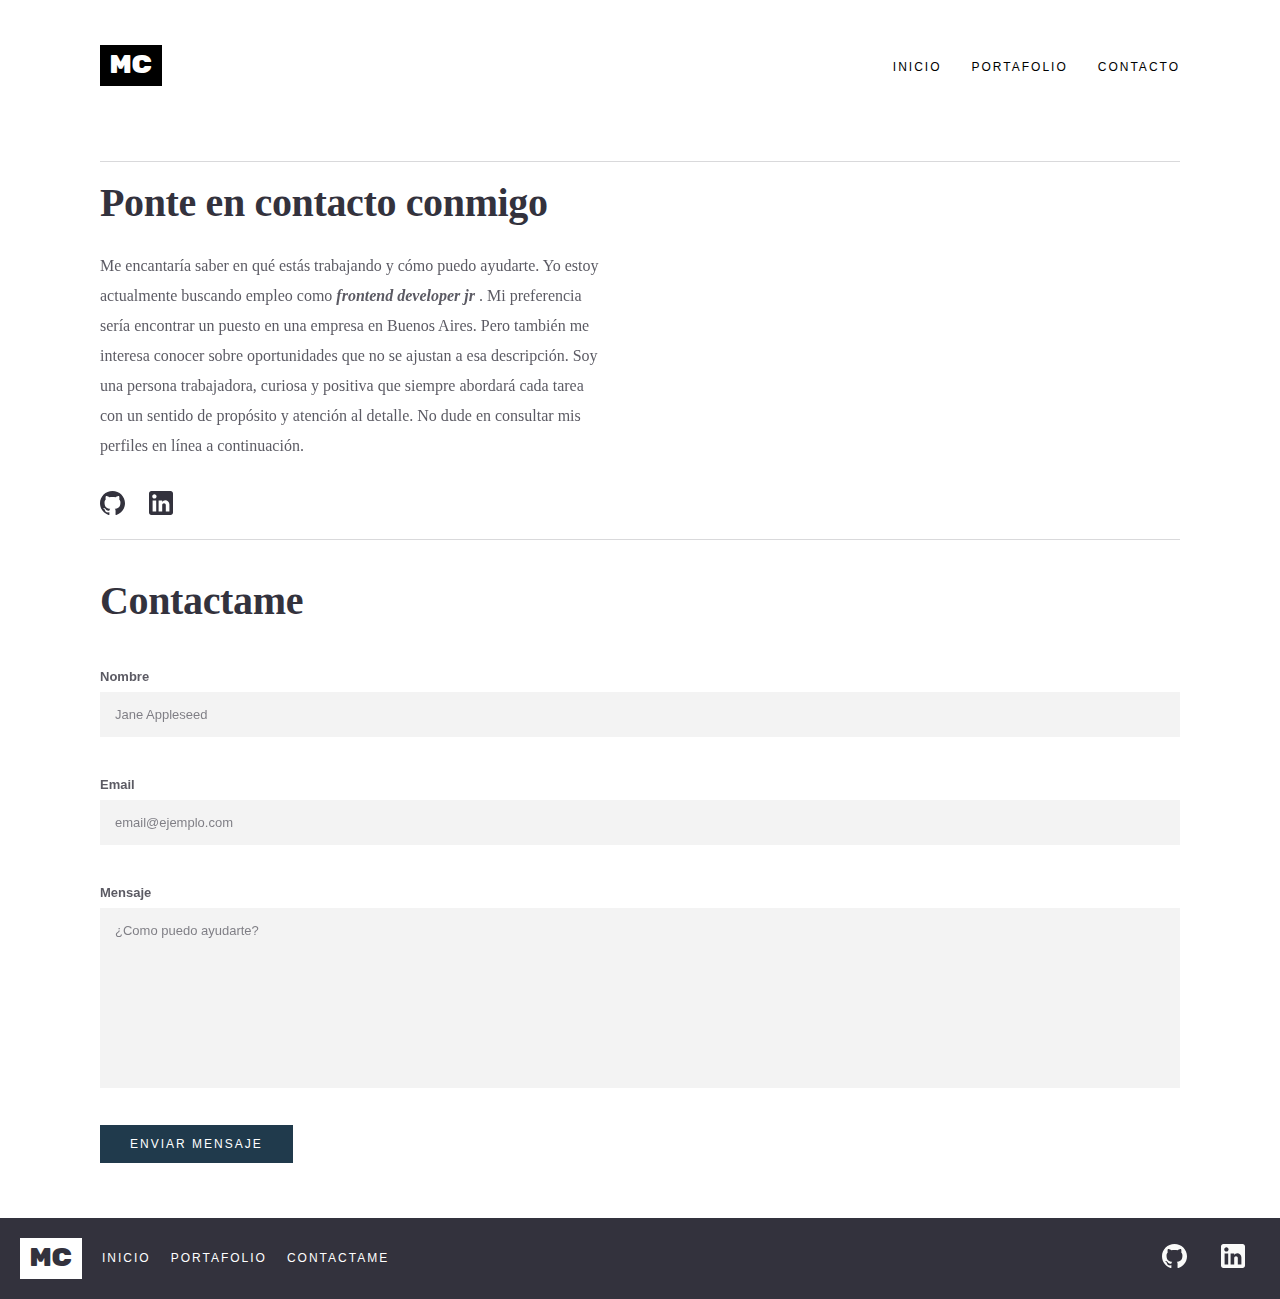
==== contact.html @ 3823bc13 "solamente falta el back, para la seccion de contacto" ====
<!DOCTYPE html>
<html lang="en">
<head>
  <meta charset="UTF-8">
  <meta name="viewport" content="width=device-width, initial-scale=1.0">
  <link rel="icon" type="image/png" sizes="32x32" href="./images/favicon-32x32.png">
  <link rel="preconnect" href="https://fonts.googleapis.com">
  <link rel="preconnect" href="https://fonts.gstatic.com" crossorigin>
  <link href="https://fonts.googleapis.com/css2?family=Ibarra+Real+Nova:wght@400;500;700&family=Rubik+Mono+One&display=swap" rel="stylesheet">
  <link rel="stylesheet" href="./css/index.css">
  <link rel="stylesheet" href="./css/contact.css">
  <script src="./js/index.js"></script>
  <title>Frontend Mentor | Contact Me</title>
</head>
<body>
  <div data-include="./includes/header.html"></div>
  <main>
    <section class="primerSection">
      <div>
        <h1 class="tituloPrincipal">Ponte en contacto conmigo</h1>
      </div>
      <div>
        <p class="parrafoSobreMi">Me encantaría saber en qué estás trabajando y cómo puedo ayudarte. Yo estoy actualmente buscando empleo como <span class="objetivo">frontend developer jr</span> . Mi preferencia sería encontrar un puesto en una empresa en Buenos Aires. Pero también me interesa conocer sobre oportunidades que no se ajustan a esa descripción. Soy una persona trabajadora, curiosa y positiva que siempre abordará cada tarea con un sentido de propósito y atención al detalle. No dude en consultar mis perfiles en línea a continuación.</p>
        <div>
          <a href="https://github.com/mmc1999">
            <img src="./images/icons/github.svg" alt="icono de github" class="iconosContacto">
          </a>
          <a href="https://www.linkedin.com/in/matias-centorbi-76b1721ab/">
            <img src="./images/icons/linkedin.svg" alt="icono de linkedin" class="iconosContacto">
          </a>
        </div>
      </div>
    </section>
    <section>
      <div>
        <p class="tituloPrincipal">Contactame</p>
        <form action="" method="post" class="formularioPosta">
          <label for="nombre" class="public-Sans label">Nombre</label><br>
          <input type="text" name="name" id="nombre" placeholder="Jane Appleseed" required class="camposForm"><br>
          <p class="mensajeError">Has ingresado mal el campo. Intentelo nuevamente.</p><br>
          <label for="email" class="public-Sans label">Email</label><br>
          <input type="email" name="email" id="email" placeholder="email@ejemplo.com" required class="camposForm"><br>
          <p class="mensajeError">Has ingresado mal el campo. Intentelo nuevamente.</p><br>
          <label for="mensaje" class="public-Sans label">Mensaje</label><br>
          <textarea name="mensaje" id="mensaje" cols="40" rows="10" placeholder="¿Como puedo ayudarte?" required class="camposForm texto"></textarea><br>
          <p class="mensajeError">Has ingresado mal el campo. Intentelo nuevamente.</p><br>
          <button type="submit" class="botonForm">Enviar Mensaje</button>
          <p class="formEnviado">El formulario ha sido enviado. Gracias por contactarte</p>
        </form>
      </div>
    </section>
  </main>
  <div data-include="./includes/footer.html"></div>
  <script src="./js/index2.js"></script>
  <script src="./js/formulario.js"></script>
</body>
</html>
---- css/index.css ----
html {
    box-sizing: border-box;
    scroll-behavior: smooth;
    overflow-x: hidden;
}
*,*::before, *::after {
    box-sizing: inherit;
}
body {
    margin: 0px;
    overflow-x: hidden;
}
.public-Sans {
    font-family: 'Public Sans', sans-serif;
}
.Ibarra-Real {
    font-family: 'Ibarra Real Nova', sans-serif;
}
a {
    text-decoration: none;
}
.header {
    padding: 30px 20px;
    display: flex;
    justify-content: space-between;
    align-items: center;
}
.logo {
    font-family: 'Rubik Mono One', sans-serif;
    background-color: black;
    color: white;
    font-size: 25px;
    padding: 5px 10px;
}

.desactivarse {
    display: none;
}
.nav {
    position: fixed;
    top: 70px;
    right: 100%;
    transition: right 500ms ease-in;
}
.activarMenu {
    right: 22px;
    transition: right 500ms ease-in;
}
.ul {
    padding: 30px 20px;
    margin: 0px;
    background-color: #33323D;
    display: flex;
    flex-direction: column;
    align-items: center;
    gap: 30px;
    width: 200px;
}
.li {
    list-style: none;
}
.enlaceMenu {
    font-size: 12px;
    line-height: 14px;
    text-align: center;
    letter-spacing: 2px;
    text-transform: uppercase;
    color: #FFFFFF;
}


/*----------------------------- FIN DEL HEADER ----------------------------------------*/
main {
    padding: 20px;
}
.imagenTablet, .imagenDesktop {
    display: none;
}
.imagenMobile {
    width: 100%;
}
.tituloPrincipal {
    font-weight: bold;
    font-size: 40px;
    line-height: 42px;
    letter-spacing: -0.357143px;
    color: #33323D;
}
.divSobreMi { 
    background: #203A4C;
    width: 180px;
    display: flex;
    align-items: center;
    height: 40px;
}
.flechaHaciaAbajo {
    background-color: rgba(0, 0, 0, 0.116);
    width: 35px;
    padding: 10px;
}
.flechaHaciaAbajo::after {
    content: url("../images/icons/down-arrows.svg");
    width: 80px;
}
.sobreMi {
    margin-left: 30px;
    font-size: 12px;
    line-height: 14px;
    text-align: center;
    letter-spacing: 2px;
    text-transform: uppercase;
    color: #FFFFFF; 
}
.iconosTecnologias {
    width: 50px;
}
.articleIcono {
    display: flex;
    flex-direction: row;
    flex-wrap: wrap;
    justify-content: space-around;
    gap: 30px;
}
.articleIcono div {
    width: 100px;
    display: flex;
    flex-direction: column;
    justify-content: center;
    align-items: center;
}
.tituloTecnologia {
    color: #33323D;
    font-weight: 700;
}
.iconoGithub {
    width: 85px;
}
.tituloSobreMi {
    font-weight: bold;
    font-size: 40px;
    line-height: 42px;
    letter-spacing: -0.357143px;
    color: #33323D;
}
.parrafoSobreMi {
    font-size: 16px;
    line-height: 30px;
    color: #33323D;
    mix-blend-mode: normal;
    opacity: 0.8;
    margin-bottom: 30px;
}
.enlacesInternos {
    font-size: 12px;
    line-height: 14px;
    letter-spacing: 2px;
    text-transform: uppercase;
    color: #33323D;
    border:thin solid #33323D;
    padding: 15px;
}
.seccionTrabajarJuntos {
    margin-top: 50px;
    display: flex;
    justify-content: center;
    align-items: center;
    flex-direction: column;
}
.seccionTrabajarJuntos h3 {
    font-weight: bold;
    font-size: 40px;
    line-height: 42px;
    text-align: center;
    letter-spacing: -0.357143px;
    color: #33323D;
    margin-bottom: 40px;
}
/*FIN DEL MAIN*/

footer {
    display: flex;
    flex-direction: column;
    justify-content: space-around;
    align-items: center;
    background: #33323D;
    padding: 20px;
    gap: 30px;
}
.primerDivFooter {
    display: flex;
    flex-direction: column;
    justify-content: center;
    align-items: center;
    gap: 20px;
}
.logoFooter {
    background-color: white;
    color: #33323D;
}
.enlaceFooter {
    font-size: 12px;
    line-height: 14px;
    text-align: center;
    letter-spacing: 2px;
    text-transform: uppercase;
    color: #FFFFFF;
}
.iconosFooter {
    filter: brightness(0.1) invert(1);
    margin: 0px 15px;
}

@media all and (min-width:600px) {
    .header {
        padding: 50px 30px;
    }
    .nav {
        position: inherit;
    }
    .ul {
        background-color: transparent;
        flex-direction: row;
        width: inherit;
        padding: 0px;
    }
    .enlaceMenu {
        color: black;
    }
    .enlaceMenu:hover {
        color: #5FB4A2;
    }
    /*-----------------------------  FIN DEL HEADER  ---------------------------------*/
    .imagenMobile, .imagenDesktop, .iconoMenu, .divIconoHeader  {
        display: none;
    }
    .imagenTablet {
        display: inherit;
        width: 100%;
    }
    main {
        padding: 0px 30px;
    }
    .primerSection {
        position: relative;
    }
    .divH1 {
        padding: 10px 40px 10px 0px;
        width: 80%;
        position: absolute;
        bottom: 0%;
        background-color: white;
    }
    .segundoSectionIndex {
        margin: 50px 0px;
        display: grid;
        grid-template-columns: 1fr 1fr;
        gap: 40px;
    }
    .articleIcono {
        display: grid;
        grid-template-columns: 1fr 1fr;
    }
    .seccionTrabajarJuntos {
        flex-direction: row;
        justify-content: space-between;
        position: relative;
    }
    .seccionTrabajarJuntos h3 {
        text-align: left;
        width: 400px;
    }
    .lineaDelUltimoSeccion {
        position: absolute;
        width: 20%;
        height: 1px;
        left: 55%;
        background: #33323d2d;
    }
    footer {
        flex-direction: row;
        gap: 30px;
        justify-content: space-between;
    }
    .primerDivFooter {
        flex-direction: row;
    }
}

@media all and (min-width:1000px) {
    .header {
        padding: 50px 100px;
    }
    .imagenMobile, .imagenTablet {
        display: none;
    }
    .imagenDesktop {
        display: block;
        width: 100%;
    }
    main {
        padding: 30px 100px;
        display: flex;
        flex-direction: column;
        justify-content: center;
    }
    .divH1 {
        width: 30%;
        
    }
    #sobremi {
        width: 500px;
        border-top: thin solid #33323d2f;
        border-bottom: thin solid #33323d2f;
    }
    .parrafoSobreMi {
        width: 500px;
    }
    .lineaDelUltimoSeccion {
        width: 20%;
    }
}
---- css/contact.css ----
.primerSection {
    padding: 20px 0px;
    border-top: thin solid #33323d2f;
    border-bottom: thin solid #33323d2f;
}
h1 {
    margin-top: 0px;
}
.iconosContacto {
    margin-right: 20px;
}
.label {
    font-weight: bold;
    font-size: 13px;
    line-height: 30px;
    color: #33323D;
    mix-blend-mode: normal;
    opacity: 0.8;
    margin-top: 20px;
}
.camposForm {
    background: #9797971e;
    mix-blend-mode: normal;
    width: 100%;
    padding: 15px;
    border: none;
    outline: none;
    margin-bottom: 15px;
}
.camposForm::placeholder {
    font-family: "Public Sans", sans-serif;
    font-size: 13px;
    color: #33323D;
    mix-blend-mode: normal;
    opacity: 0.6;
}
.texto{
    resize: none;

}
.botonForm {
    font-family: "Public Sans", sans-serif;
    background: #203A4C;
    color: white;
    padding: 12px 30px;
    border: none;
    outline: none;
    font-size: 12px;
    line-height: 14px;
    text-align: center;
    letter-spacing: 2px;
    text-transform: uppercase;
    margin-bottom: 25px;
    cursor: pointer;
}
.mensajeError {
    color: #ff000073;
    font-family: 'DM Serif Display', sans-serif;
    margin-top: 0px;
    display: none;
}
.formEnviado {
    color: green;
    font-family: 'DM Serif Display', sans-serif;
    margin-top: 0px;
    display: none;
}
.inputsFormInvalido {
    border-bottom: thin solid #ff000073;
    color: #ff000073;
}
.camposForm::placeholder:invalid {
    color: #ff000073;
}
.camposForm:valid{
    border-bottom: thin solid inherit;
    color: inherit;
}
.objetivo {
    font-style:italic;
    font-weight: bolder;
}
@media all and (min-width:600px) {
    .primerSection {
        border-top: thin solid #33323d2f;
        border-bottom: thin solid #33323d2f;
    }
}
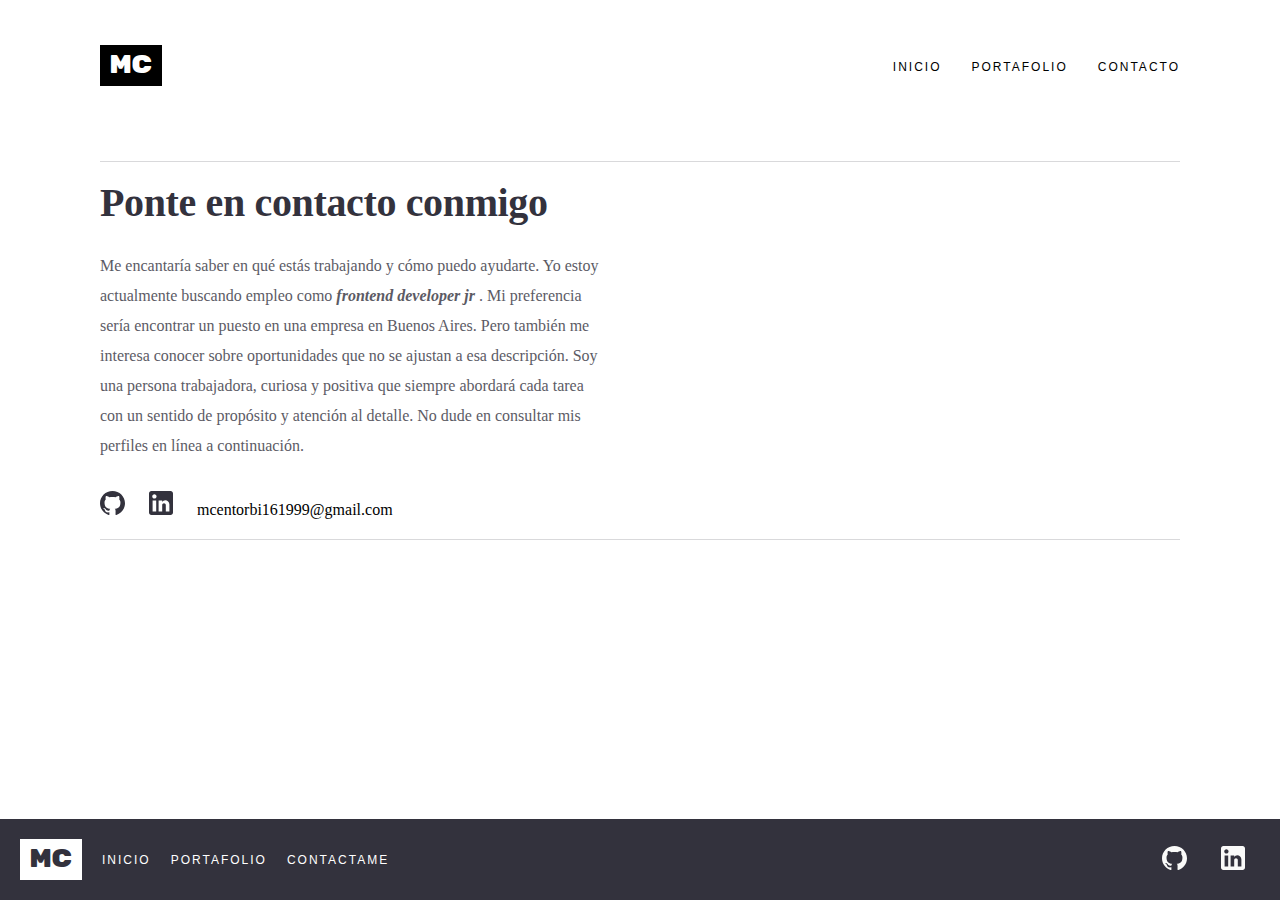
==== commit fbb6a363: "listo" ====
--- a/contact.html
+++ b/contact.html
@@ -28,10 +28,11 @@
           <a href="https://www.linkedin.com/in/matias-centorbi-76b1721ab/">
             <img src="./images/icons/linkedin.svg" alt="icono de linkedin" class="iconosContacto">
           </a>
+          <a>mcentorbi161999@gmail.com</a>
         </div>
       </div>
     </section>
-    <section>
+    <!--<section>
       <div>
         <p class="tituloPrincipal">Contactame</p>
         <form action="" method="post" class="formularioPosta">
@@ -48,7 +49,7 @@
           <p class="formEnviado">El formulario ha sido enviado. Gracias por contactarte</p>
         </form>
       </div>
-    </section>
+    </section>-->
   </main>
   <div data-include="./includes/footer.html"></div>
   <script src="./js/index2.js"></script>
--- a/css/index.css
+++ b/css/index.css
@@ -318,4 +318,5 @@
     .lineaDelUltimoSeccion {
         width: 20%;
     }
+    
 }--- a/css/contact.css
+++ b/css/contact.css
@@ -85,4 +85,9 @@
         border-top: thin solid #33323d2f;
         border-bottom: thin solid #33323d2f;
     }
+    footer {
+        position: fixed;
+        width: 100%;
+        bottom: 0px;
+    }
 }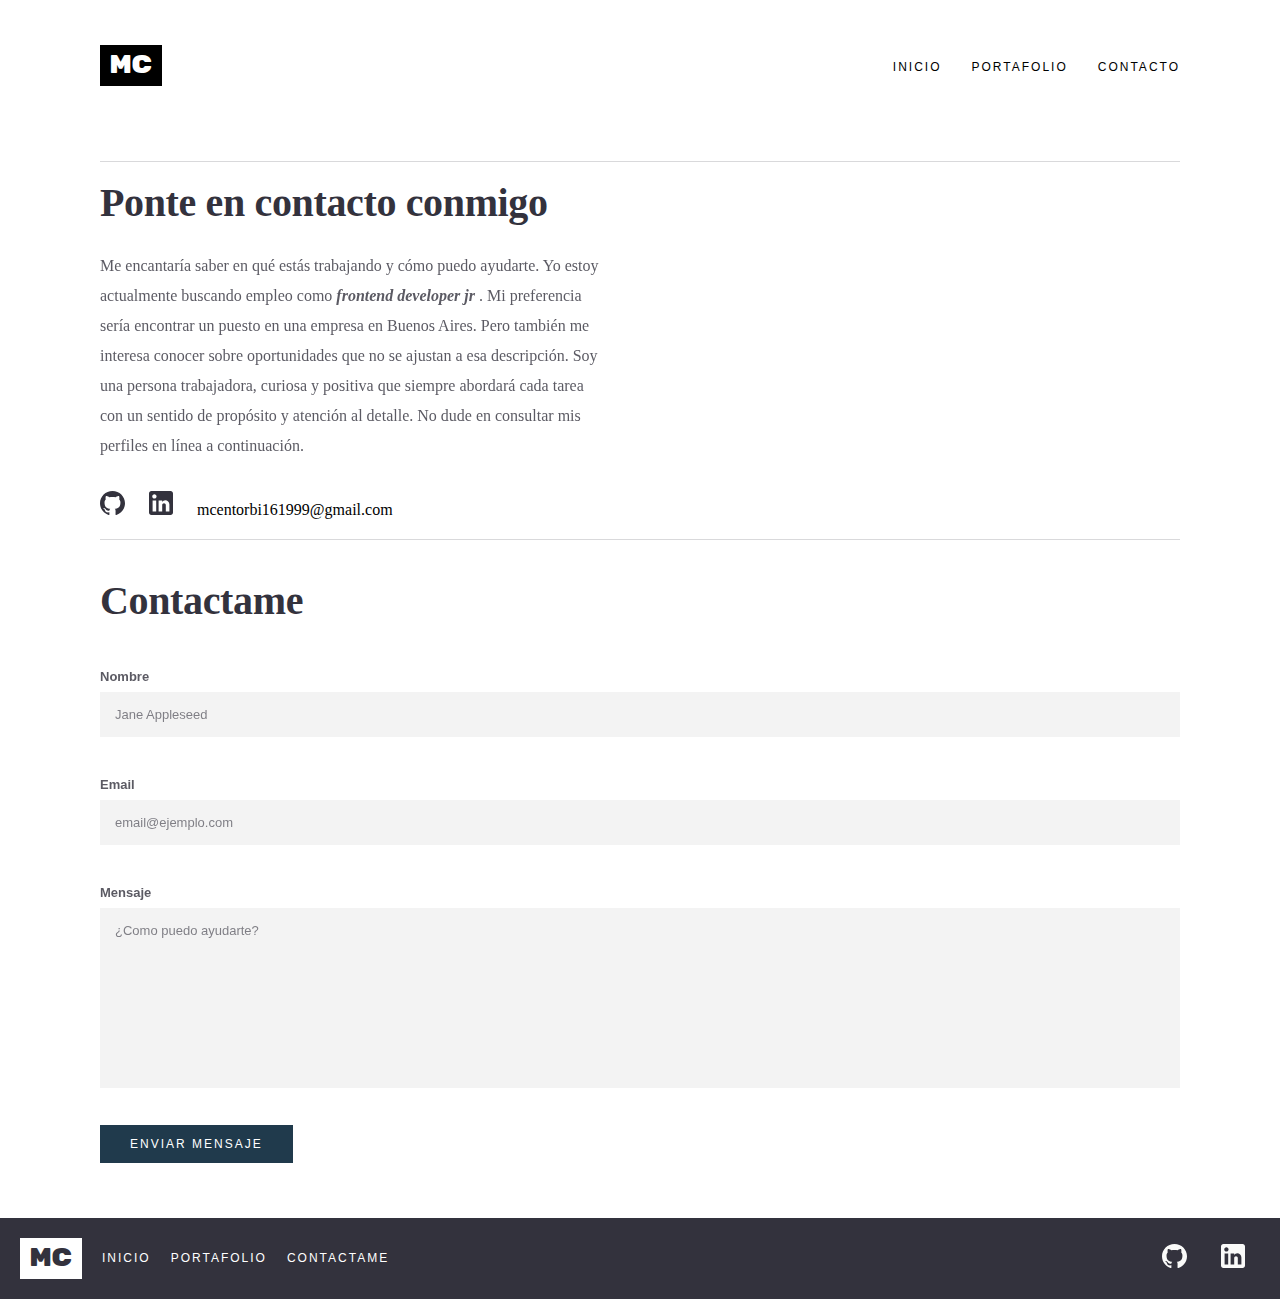
==== commit d41fbdd0: "listo" ====
--- a/contact.html
+++ b/contact.html
@@ -32,7 +32,7 @@
         </div>
       </div>
     </section>
-    <!--<section>
+    <section>
       <div>
         <p class="tituloPrincipal">Contactame</p>
         <form action="" method="post" class="formularioPosta">
@@ -49,7 +49,7 @@
           <p class="formEnviado">El formulario ha sido enviado. Gracias por contactarte</p>
         </form>
       </div>
-    </section>-->
+    </section>
   </main>
   <div data-include="./includes/footer.html"></div>
   <script src="./js/index2.js"></script>
--- a/css/contact.css
+++ b/css/contact.css
@@ -85,9 +85,5 @@
         border-top: thin solid #33323d2f;
         border-bottom: thin solid #33323d2f;
     }
-    footer {
-        position: fixed;
-        width: 100%;
-        bottom: 0px;
-    }
+
 }